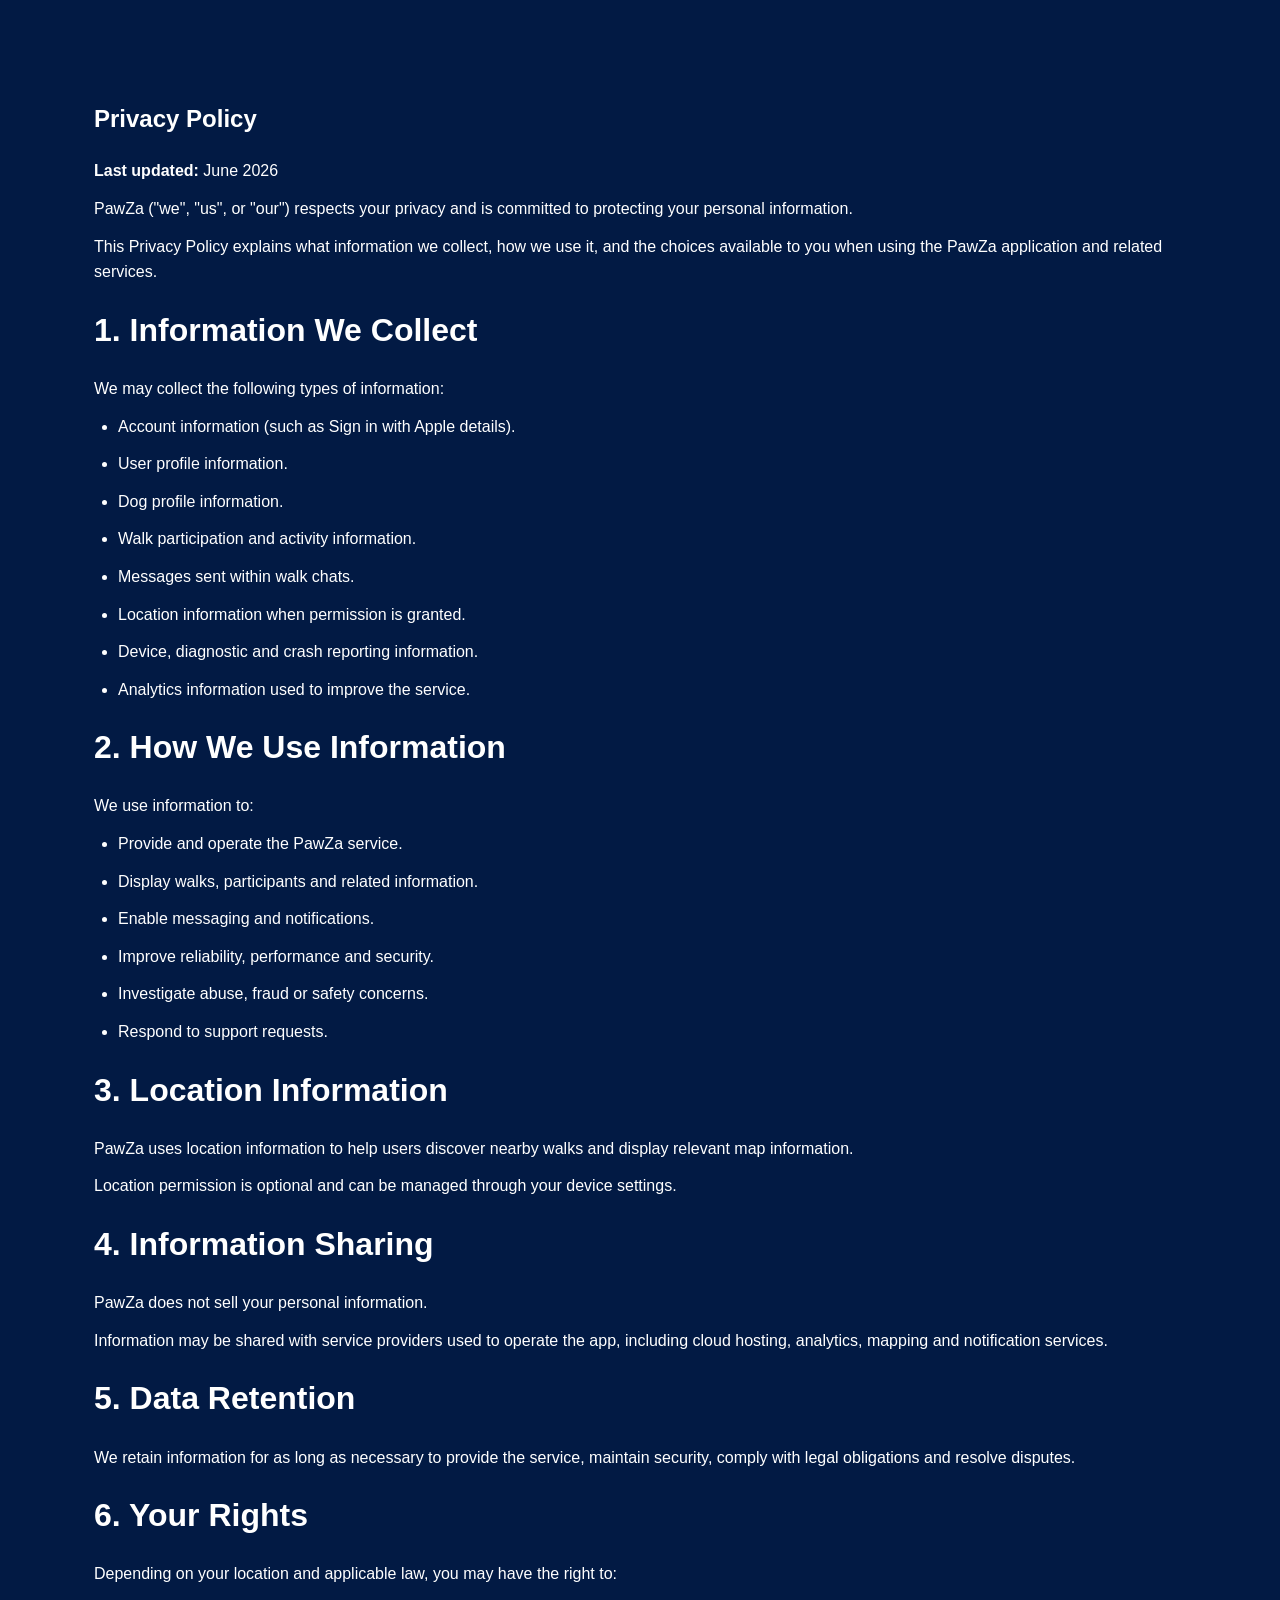
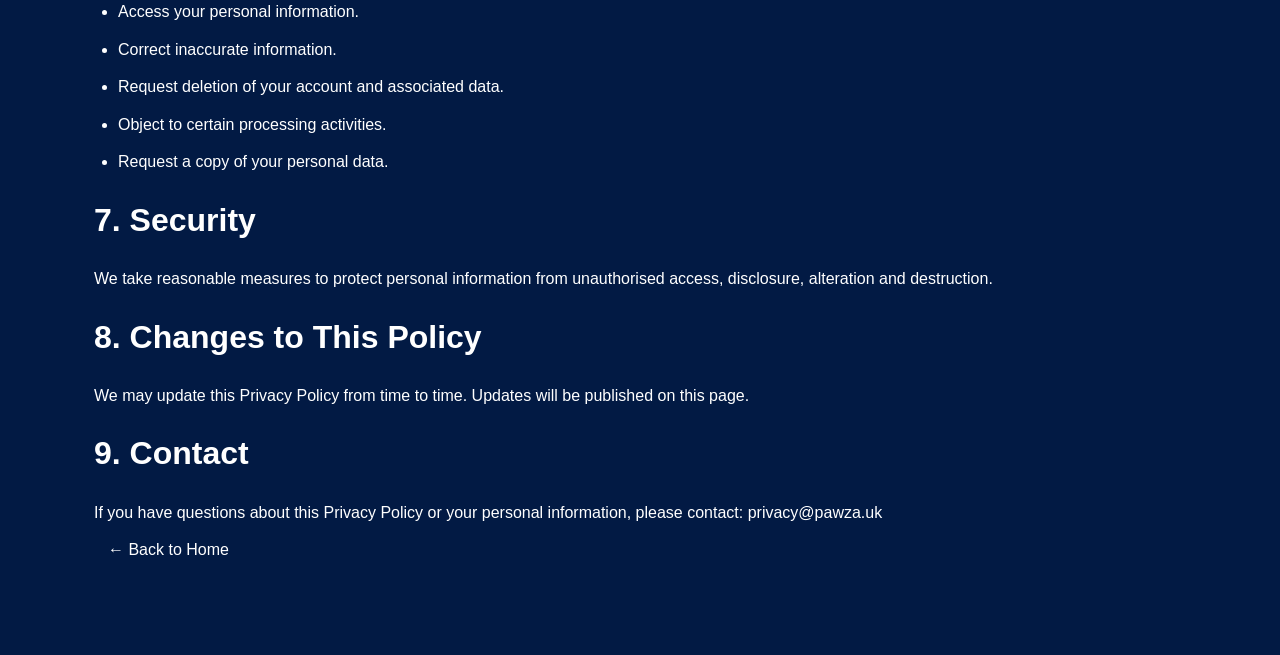
==== privacy.html @ 257d602d "privacy" ====
<!DOCTYPE html>
<html lang="en">
<head>
    <meta charset="UTF-8">
    <meta name="viewport" content="width=device-width, initial-scale=1.0">
    <title>Privacy Policy - PawZa</title>
    <link rel="stylesheet" href="styles.css">
</head>
<body>

<section class="section">
    <div class="container">

        <h1>Privacy Policy</h1>

        <p><strong>Last updated:</strong> June 2026</p>

        <p>
            PawZa ("we", "us", or "our") respects your privacy and is committed to
            protecting your personal information.
        </p>

        <p>
            This Privacy Policy explains what information we collect, how we use it,
            and the choices available to you when using the PawZa application and related services.
        </p>

        <h2>1. Information We Collect</h2>

        <p>We may collect the following types of information:</p>

        <ul>
            <li>Account information (such as Sign in with Apple details).</li>
            <li>User profile information.</li>
            <li>Dog profile information.</li>
            <li>Walk participation and activity information.</li>
            <li>Messages sent within walk chats.</li>
            <li>Location information when permission is granted.</li>
            <li>Device, diagnostic and crash reporting information.</li>
            <li>Analytics information used to improve the service.</li>
        </ul>

        <h2>2. How We Use Information</h2>

        <p>We use information to:</p>

        <ul>
            <li>Provide and operate the PawZa service.</li>
            <li>Display walks, participants and related information.</li>
            <li>Enable messaging and notifications.</li>
            <li>Improve reliability, performance and security.</li>
            <li>Investigate abuse, fraud or safety concerns.</li>
            <li>Respond to support requests.</li>
        </ul>

        <h2>3. Location Information</h2>

        <p>
            PawZa uses location information to help users discover nearby walks and
            display relevant map information.
        </p>

        <p>
            Location permission is optional and can be managed through your device settings.
        </p>

        <h2>4. Information Sharing</h2>

        <p>
            PawZa does not sell your personal information.
        </p>

        <p>
            Information may be shared with service providers used to operate the app,
            including cloud hosting, analytics, mapping and notification services.
        </p>

        <h2>5. Data Retention</h2>

        <p>
            We retain information for as long as necessary to provide the service,
            maintain security, comply with legal obligations and resolve disputes.
        </p>

        <h2>6. Your Rights</h2>

        <p>
            Depending on your location and applicable law, you may have the right to:
        </p>

        <ul>
            <li>Access your personal information.</li>
            <li>Correct inaccurate information.</li>
            <li>Request deletion of your account and associated data.</li>
            <li>Object to certain processing activities.</li>
            <li>Request a copy of your personal data.</li>
        </ul>

        <h2>7. Security</h2>

        <p>
            We take reasonable measures to protect personal information from
            unauthorised access, disclosure, alteration and destruction.
        </p>

        <h2>8. Changes to This Policy</h2>

        <p>
            We may update this Privacy Policy from time to time.
            Updates will be published on this page.
        </p>

        <h2>9. Contact</h2>

        <p class="contact-email">
            If you have questions about this Privacy Policy or your personal information,
            please contact: <a href="mailto:privacy@pawza.uk">privacy@pawza.uk</a>

        <br>

        <p class="container footer-links">
            <a href="index.html">← Back to Home</a>
        </p>

    </div>
</section>

</body>
</html>
---- styles.css ----
:root {
    --navy: #021A44;
    --orange: #ff8c42;
    --white: #ffffff;
    --light: #f4f6f8;
}

* {
    margin: 0;
    padding: 0;
    box-sizing: border-box;
}

body {
    font-family: -apple-system, BlinkMacSystemFont, sans-serif;
    background: var(--navy);
    color: var(--white);
    line-height: 1.6;
}

.container {
    max-width: 1100px;
    margin: 0 auto;
    padding: 0 4px;
}

.container span {
    color: var(--orange);
}

.hero {
    text-align: center;
    padding: 0px 0px;
}

.hero h1 {
    font-size: 3.5rem;
    margin-bottom: 5px;
}

.hero h2 {
    font-size: 2.8rem;
}

.subtitle {
    font-size: 1.3rem;
    opacity: 0.9;
    max-width: 1100px;
    margin: 0 auto 0px;
}

.hero-buttons {
    display: flex;
    gap: 16px;
    justify-content: center;
    flex-wrap: wrap;
}

.button {
    padding: 14px 24px;
    border-radius: 12px;
    text-decoration: none;
    font-weight: 600;
}

.primary {
    background: var(--orange);
    color: white;
}

.secondary {
    border: 2px solid white;
    color: white;
}

.section {
    padding: 80px 20px;
}

.alt {
    background: rgba(255,255,255,0.05);
}

.alt span {
    color: var(--orange);
}

.section h2 {
    margin-bottom: 24px;
    font-size: 2rem;
}

.cards {
    display: grid;
    grid-template-columns: repeat(auto-fit,minmax(250px,1fr));
    gap: 20px;
}

.card {
    background: white;
    color: #021A44;
    padding: 24px;
    border-radius: 16px;
    font-weight: 600;
}

.steps {
    margin-left: 24px;
}

footer {
    text-align: center;
    padding: 40px 20px;
}

.footer-links {
    margin-bottom: 16px;
}

.footer-links a {
    color: white;
    margin: 0 10px;
    text-decoration: none;
}

.footer-links a:hover {
    color: var(--orange);
}

@media (max-width: 768px) {
    .hero h1 {
        font-size: 2.3rem;
    }

    .subtitle {
        font-size: 1.3rem;
    }
}

.logo {
    width: 10px;
    height: 10px;
    margin-bottom: 30px;
}

.story-layout {
    display: grid;
    grid-template-columns: 1fr 350px;
    gap: 60px;
    align-items: center;
}

.story-image img {
    width: 250px;
    height: auto;
    border-radius: 20px;
    box-shadow: 0 15px 40px rgba(0,0,0,0.3);
    align-items: right;
}

.story-text p {
    margin-bottom: 20px;
    font-size: 1.3rem;
}

.story-text span {
    color: var(--orange);
}

@media (max-width: 768px) {

    .story-layout {
        grid-template-columns: 1fr;
    }

    .logo {
        width: 100px;
    }
}

.hero-title {
    display: flex;
    justify-content: center;
    align-items: center;
    gap: 24px;
    margin-bottom: 0px;
}

.logo-inline {
    width: 140px;
    height: auto;
}

.hero-title h1 {
    margin: 0;
}

.brand-name {
    margin: 0;
    font-size: 5rem;
    font-weight: 800;
}

.brand-name span {
    color: var(--orange);
}

.screenshots {
    display: grid;
    grid-template-columns: repeat(3, 1fr);
    gap: 32px;
    align-items: start;
}

.screenshot-card {
    text-align: center;
}

.screenshot-card img {
    width: 180px;
    max-width: 280px;
    border-radius: 25px;
    box-shadow: 0 20px 50px rgba(0,0,0,0.35);
}

.screenshot-card h3 {
    margin-top: 18px;
    font-size: 1.2rem;
}

@media (max-width: 900px) {
    .screenshots {
        grid-template-columns: 1fr;
    }
}

.contact-email a {
    color: white;
    text-decoration: none;
}

.contact-email a:hover {
    color: var(--orange);
}

.container h1,
.container h2 {
    margin-top: 20px;
    margin-bottom: 20px;
}

.container p,
.container li {
    margin-bottom: 12px;
}

.container ul {
    margin-left: 24px;
    margin-bottom: 20px;
}
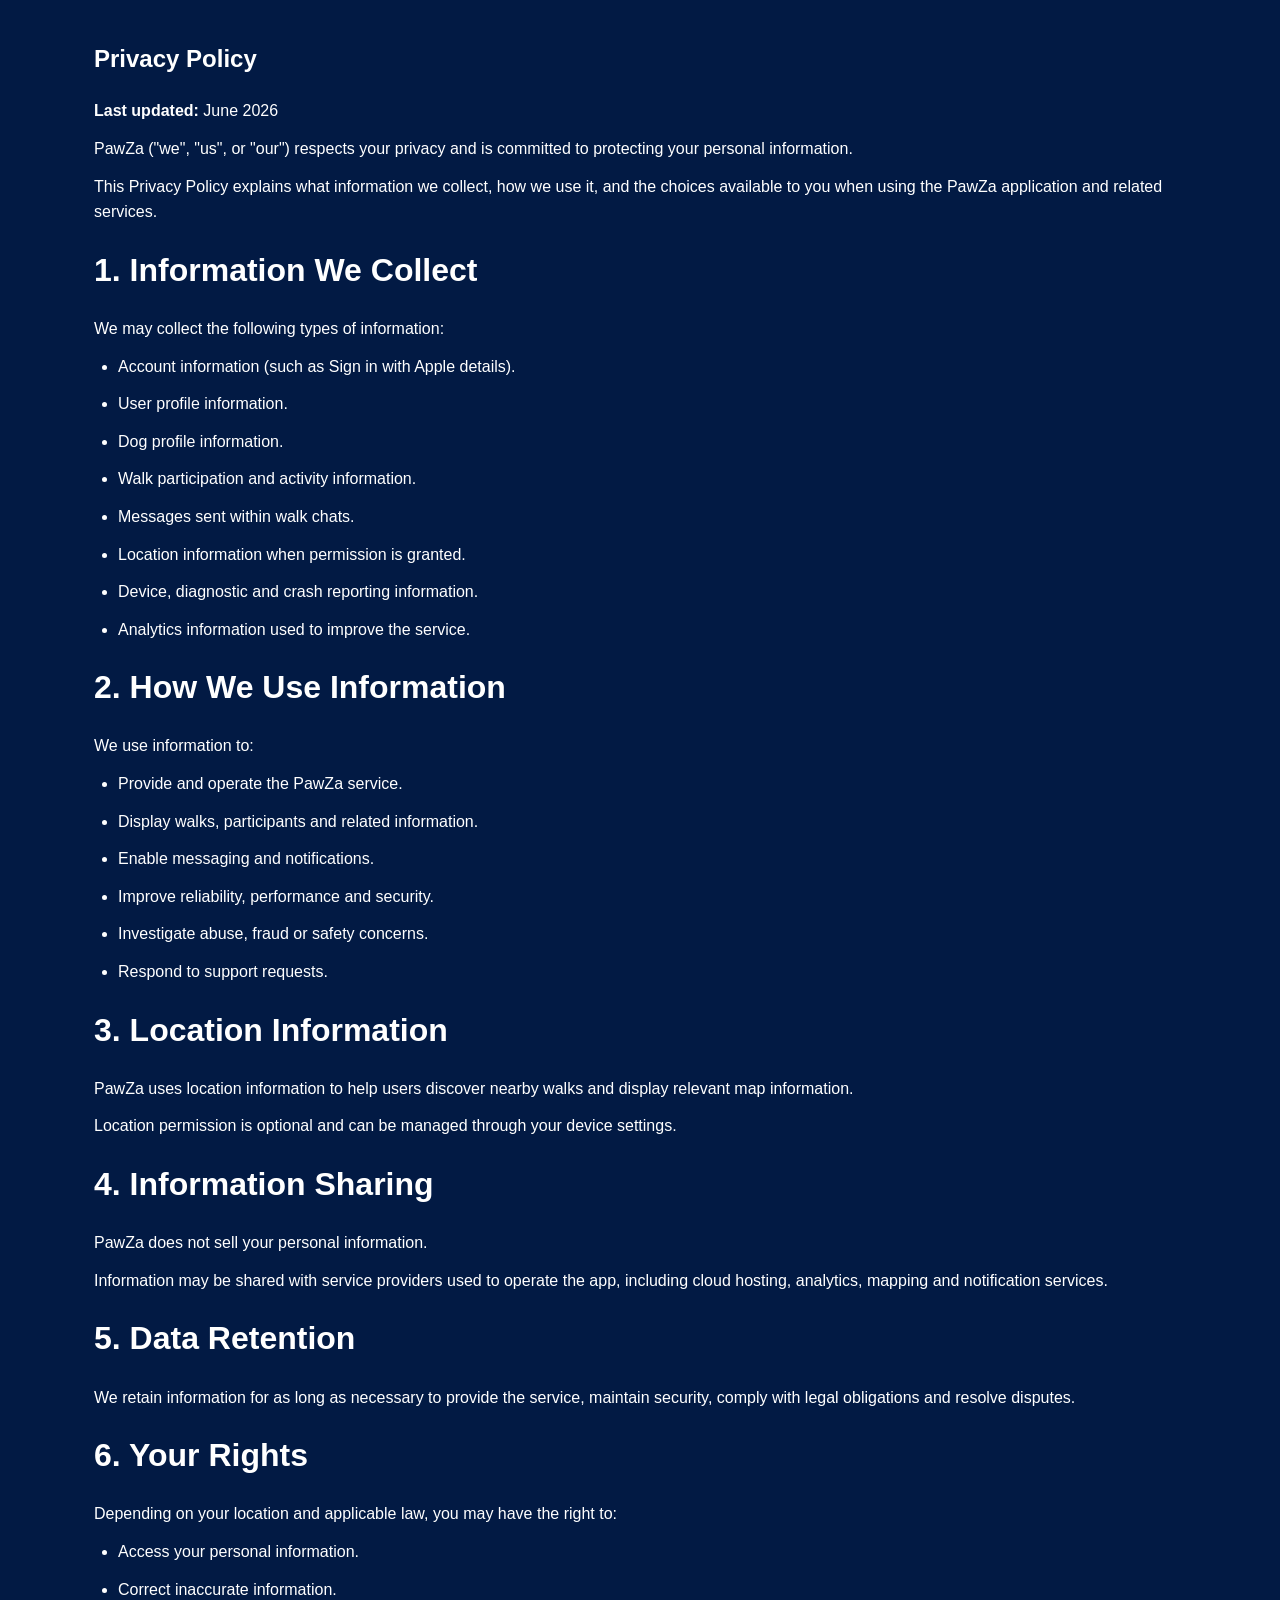
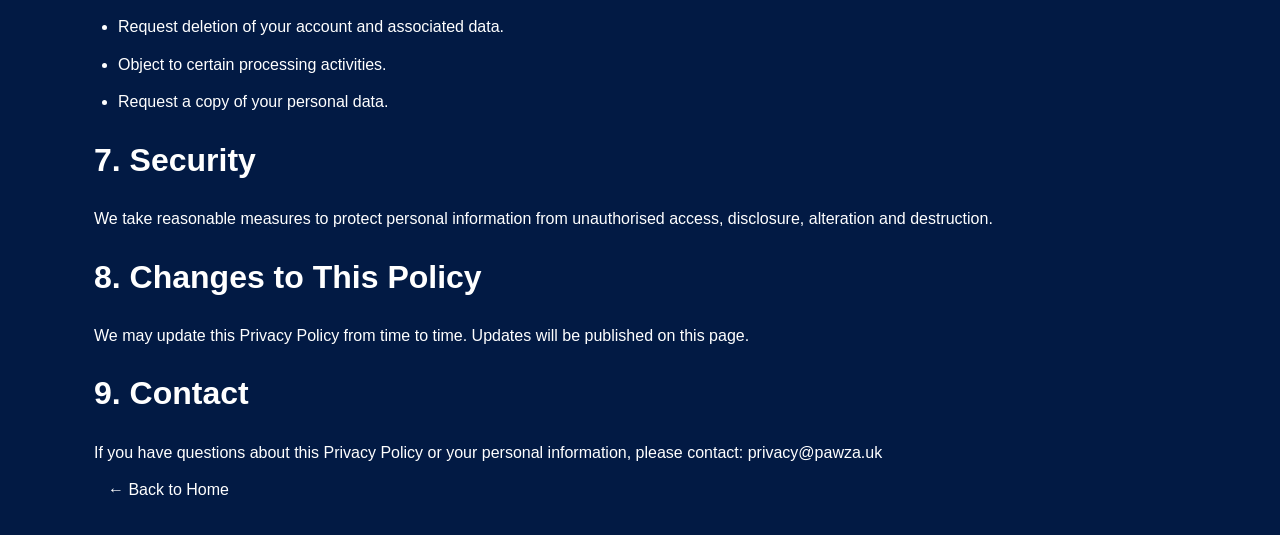
==== commit e71e6028: "Tag" ====
--- a/privacy.html
+++ b/privacy.html
@@ -1,6 +1,15 @@
 <!DOCTYPE html>
 <html lang="en">
 <head>
+    <!-- Google tag (gtag.js) -->
+    <script async src="https://www.googletagmanager.com/gtag/js?id=G-XMD0W73ZPT"></script>
+    <script>
+      window.dataLayer = window.dataLayer || [];
+      function gtag(){dataLayer.push(arguments);}
+      gtag('js', new Date());
+
+      gtag('config', 'G-XMD0W73ZPT');
+    </script>
     <meta charset="UTF-8">
     <meta name="viewport" content="width=device-width, initial-scale=1.0">
     <title>Privacy Policy - PawZa</title>
--- a/styles.css
+++ b/styles.css
@@ -74,7 +74,7 @@
 }
 
 .section {
-    padding: 80px 20px;
+    padding: 20px 20px;
 }
 
 .alt {
@@ -127,16 +127,6 @@
     color: var(--orange);
 }
 
-@media (max-width: 768px) {
-    .hero h1 {
-        font-size: 2.3rem;
-    }
-
-    .subtitle {
-        font-size: 1.3rem;
-    }
-}
-
 .logo {
     width: 10px;
     height: 10px;
@@ -167,17 +157,6 @@
     color: var(--orange);
 }
 
-@media (max-width: 768px) {
-
-    .story-layout {
-        grid-template-columns: 1fr;
-    }
-
-    .logo {
-        width: 100px;
-    }
-}
-
 .hero-title {
     display: flex;
     justify-content: center;
@@ -228,12 +207,6 @@
     font-size: 1.2rem;
 }
 
-@media (max-width: 900px) {
-    .screenshots {
-        grid-template-columns: 1fr;
-    }
-}
-
 .contact-email a {
     color: white;
     text-decoration: none;
@@ -258,3 +231,92 @@
     margin-left: 24px;
     margin-bottom: 20px;
 }
+
+@media (max-width: 768px) {
+    .container {
+        padding: 0 24px;
+    }
+
+    .hero {
+        padding: 32px 0 48px;
+    }
+
+    .hero-title {
+        flex-direction: row;
+        gap: 16px;
+        justify-content: center;
+        align-items: center;
+        flex-wrap: nowrap;
+        margin-bottom: 32px;
+    }
+
+    .brand-name {
+        font-size: 2.7rem;
+        white-space: nowrap;
+    }
+
+    .logo-inline {
+        width: 82px;
+    }
+
+    .hero > .container > h1 {
+        font-size: 2.9rem;
+        line-height: 1.08;
+        margin: 0 0 20px;
+    }
+
+    .subtitle {
+        font-size: 1.25rem;
+        line-height: 1.4;
+        max-width: 360px;
+    }
+
+    .section {
+        padding: 48px 0;
+    }
+
+    .story-layout {
+        grid-template-columns: 1fr;
+        gap: 28px;
+    }
+
+    .story-text h2,
+    .section h2 {
+        font-size: 2.2rem;
+        line-height: 1.12;
+    }
+
+    .story-text p {
+        font-size: 1.1rem;
+        line-height: 1.55;
+    }
+
+    .story-image {
+        text-align: center;
+    }
+
+    .story-image img {
+        width: 100%;
+        max-width: 320px;
+    }
+
+    .screenshots {
+        grid-template-columns: 1fr;
+        gap: 42px;
+    }
+
+    .screenshot-card img {
+        width: 100%;
+        max-width: 260px;
+    }
+
+    footer {
+        padding: 32px 20px;
+    }
+
+    .footer-links {
+        display: flex;
+        flex-direction: column;
+        gap: 12px;
+    }
+}
